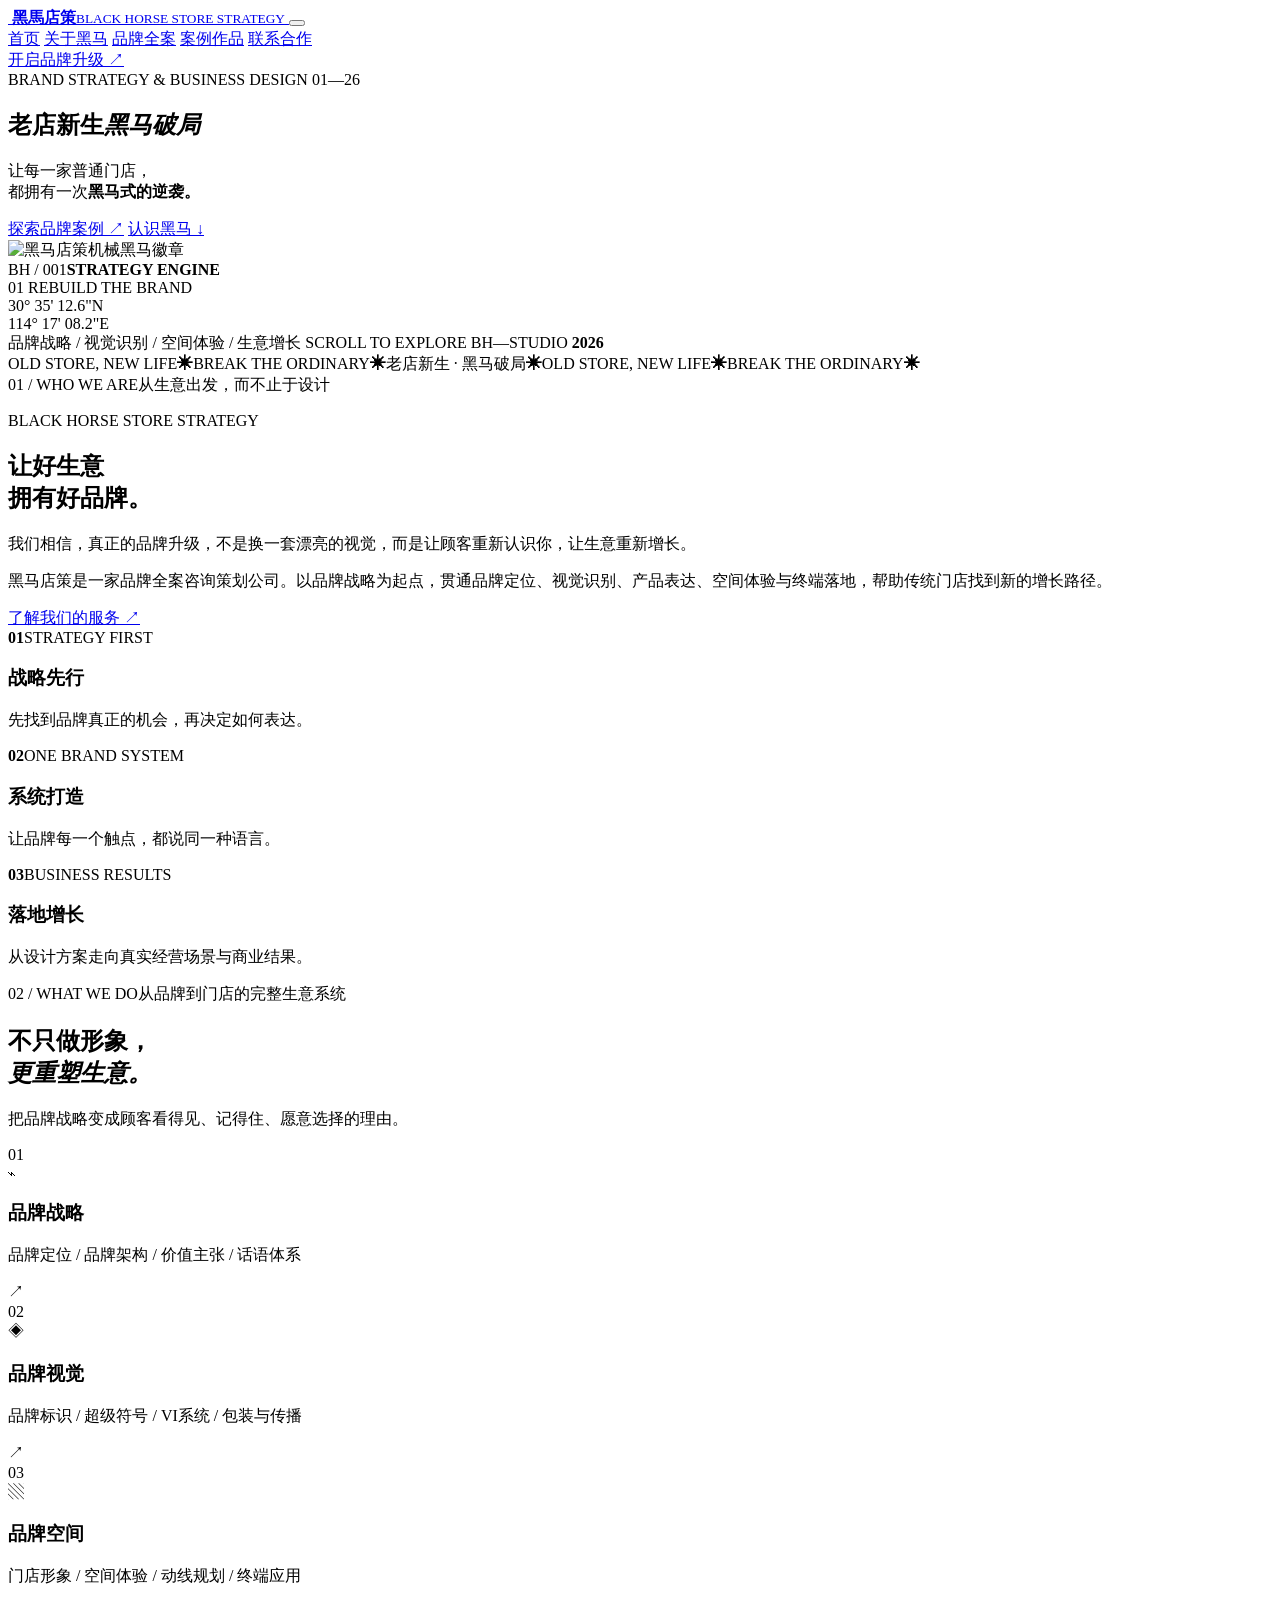
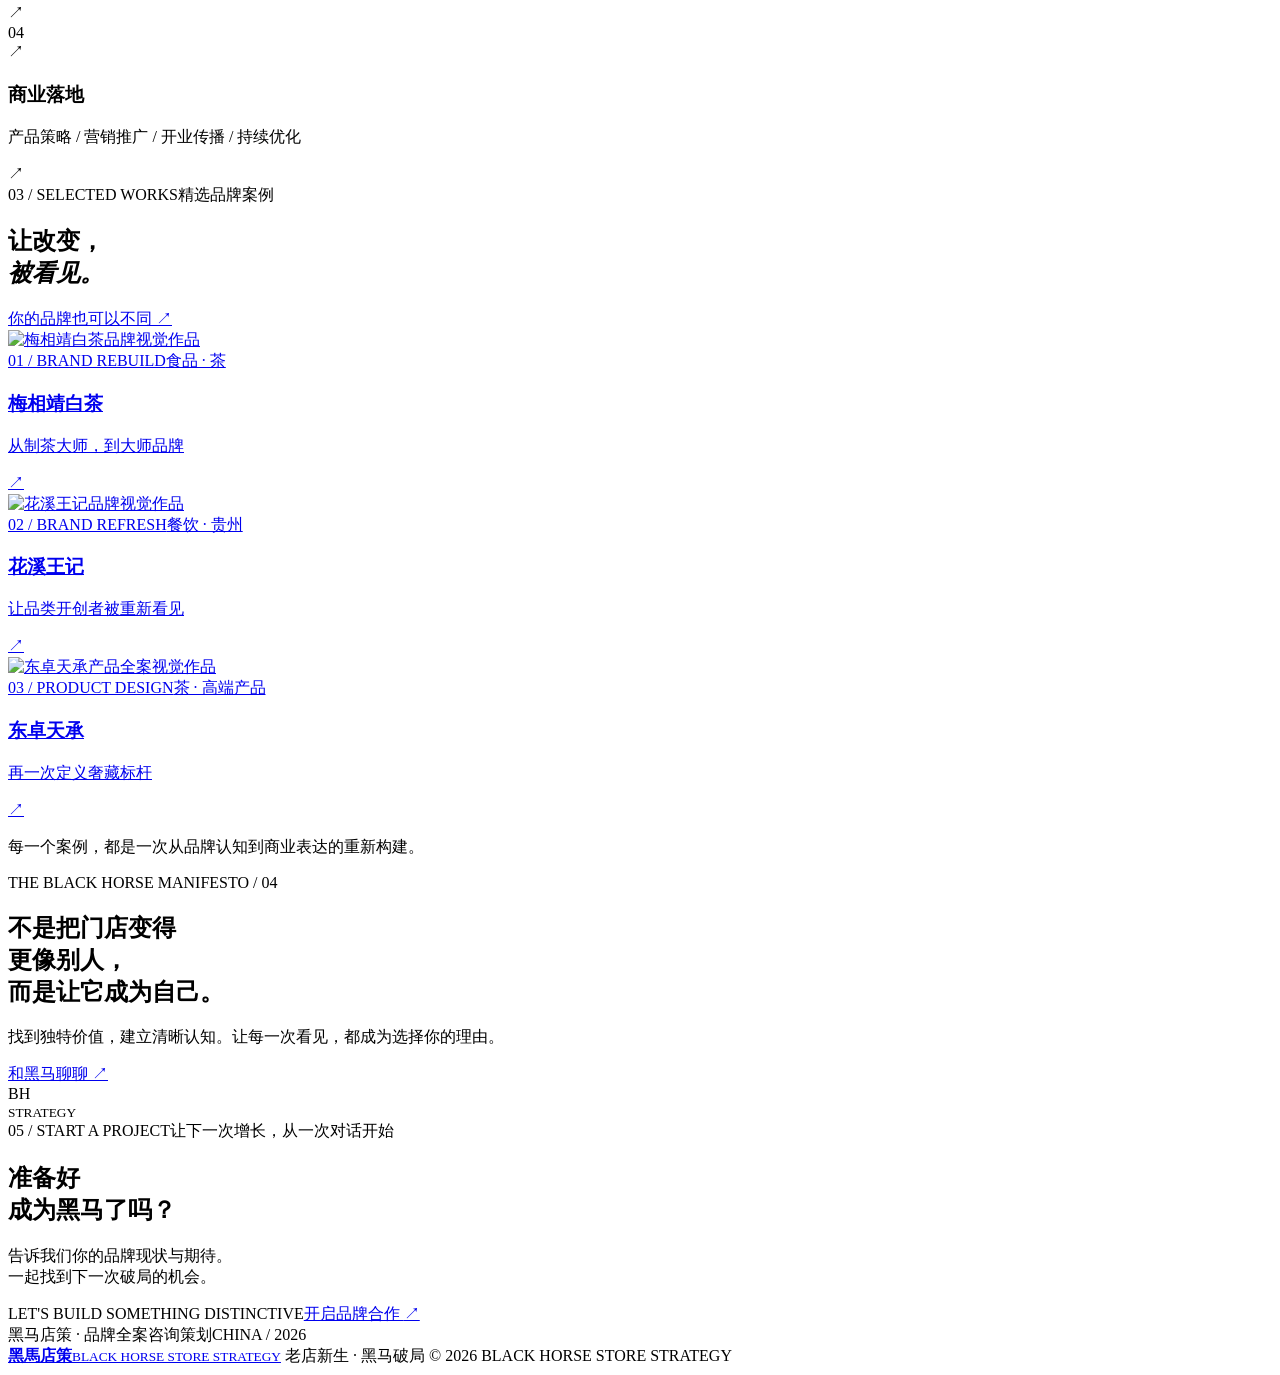
==== index.html @ dfde323e "Add Black Horse Store Strategy website homepage" ====
<!doctype html>
<html lang="zh-CN">
<head>
  <meta charset="UTF-8">
  <meta name="viewport" content="width=device-width, initial-scale=1">
  <meta name="theme-color" content="#0b0c0e">
  <meta name="description" content="黑马店策，品牌全案咨询策划公司。老店新生 · 黑马破局，让每一家普通门店都拥有一次黑马式的逆袭。">
  <title>黑马店策｜老店新生 · 黑马破局</title>
  <link rel="icon" href="assets/horse-mark.svg" type="image/svg+xml">
  <link rel="preconnect" href="https://fonts.googleapis.com">
  <link rel="preconnect" href="https://fonts.gstatic.com" crossorigin>
  <link href="https://fonts.googleapis.com/css2?family=DM+Mono:wght@400;500&family=Manrope:wght@400;500;600;700;800&display=swap" rel="stylesheet">
  <link rel="stylesheet" href="site.css">
</head>
<body class="home-page">
  <div class="noise"></div>
  <header class="site-header">
    <a class="brand" href="index.html" aria-label="黑马店策首页">
      <img src="assets/horse-mark.svg" alt="" class="brand-mark">
      <span class="brand-name"><b>黑馬店策</b><small>BLACK HORSE STORE STRATEGY</small></span>
    </a>
    <button class="menu-toggle" aria-label="打开导航" aria-expanded="false"><i></i><i></i></button>
    <nav class="main-nav">
      <a class="active" href="#home">首页</a>
      <a href="#about">关于黑马</a>
      <a href="#services">品牌全案</a>
      <a href="#cases">案例作品</a>
      <a href="#contact">联系合作</a>
    </nav>
    <a class="header-cta" href="#contact">开启品牌升级 <span>↗</span></a>
  </header>

  <main>
    <section class="hero" id="home">
      <div class="hero-grid"></div>
      <div class="hero-orbit orbit-one"></div><div class="hero-orbit orbit-two"></div>
      <div class="hero-copy">
        <div class="eyebrow"><span class="eyebrow-dot"></span> BRAND STRATEGY & BUSINESS DESIGN <span class="eyebrow-line"></span> 01—26</div>
        <h1><span>老店新生</span><em>黑马破局</em></h1>
        <p class="hero-sub">让每一家普通门店，<br>都拥有一次<strong>黑马式的逆袭。</strong></p>
        <div class="hero-actions">
          <a class="button button-gold" href="#cases">探索品牌案例 <span>↗</span></a>
          <a class="text-link" href="#about">认识黑马 <span>↓</span></a>
        </div>
      </div>
      <div class="hero-art" aria-label="机械黑马视觉">
        <div class="hero-art-ring"></div>
        <div class="hero-art-glow"></div>
        <img src="assets/horse-mark.svg" alt="黑马店策机械黑马徽章" class="hero-horse">
        <div class="art-label label-top"><span>BH / 001</span><b>STRATEGY ENGINE</b></div>
        <div class="art-label label-side"><span>01</span> REBUILD THE BRAND</div>
        <div class="art-coordinate">30° 35' 12.6"N<br>114° 17' 08.2"E</div>
      </div>
      <div class="hero-bottom">
        <span>品牌战略 / 视觉识别 / 空间体验 / 生意增长</span>
        <span class="scroll-hint">SCROLL TO EXPLORE <i></i></span>
        <span class="hero-index">BH—STUDIO <b>2026</b></span>
      </div>
    </section>

    <div class="ticker" aria-label="品牌主张">
      <div class="ticker-track">
        <span>OLD STORE, NEW LIFE</span><b>✳</b><span>BREAK THE ORDINARY</span><b>✳</b><span>老店新生 · 黑马破局</span><b>✳</b><span>OLD STORE, NEW LIFE</span><b>✳</b><span>BREAK THE ORDINARY</span><b>✳</b>
      </div>
    </div>

    <section class="section about-section" id="about">
      <div class="section-kicker"><span>01 / WHO WE ARE</span><span>从生意出发，而不止于设计</span></div>
      <div class="about-layout">
        <div class="about-title reveal">
          <p class="micro-label">BLACK HORSE STORE STRATEGY</p>
          <h2>让好生意<br>拥有<strong>好品牌。</strong></h2>
        </div>
        <div class="about-copy reveal">
          <p class="lead">我们相信，真正的品牌升级，不是换一套漂亮的视觉，而是让顾客重新认识你，让生意重新增长。</p>
          <p>黑马店策是一家品牌全案咨询策划公司。以品牌战略为起点，贯通品牌定位、视觉识别、产品表达、空间体验与终端落地，帮助传统门店找到新的增长路径。</p>
          <a class="arrow-link" href="#services">了解我们的服务 <span>↗</span></a>
        </div>
      </div>
      <div class="principles">
        <div class="principle reveal"><b>01</b><span>STRATEGY FIRST</span><h3>战略先行</h3><p>先找到品牌真正的机会，再决定如何表达。</p></div>
        <div class="principle reveal"><b>02</b><span>ONE BRAND SYSTEM</span><h3>系统打造</h3><p>让品牌每一个触点，都说同一种语言。</p></div>
        <div class="principle reveal"><b>03</b><span>BUSINESS RESULTS</span><h3>落地增长</h3><p>从设计方案走向真实经营场景与商业结果。</p></div>
      </div>
    </section>

    <section class="services-section" id="services">
      <div class="section section-inner">
        <div class="section-kicker"><span>02 / WHAT WE DO</span><span>从品牌到门店的完整生意系统</span></div>
        <div class="services-heading reveal"><h2>不只做形象，<br><em>更重塑生意。</em></h2><p>把品牌战略变成顾客看得见、记得住、愿意选择的理由。</p></div>
        <div class="service-grid">
          <article class="service-card reveal"><div class="service-number">01</div><div class="service-icon">⌁</div><h3>品牌战略</h3><p>品牌定位 / 品牌架构 / 价值主张 / 话语体系</p><span class="service-arrow">↗</span></article>
          <article class="service-card reveal"><div class="service-number">02</div><div class="service-icon">◈</div><h3>品牌视觉</h3><p>品牌标识 / 超级符号 / VI系统 / 包装与传播</p><span class="service-arrow">↗</span></article>
          <article class="service-card reveal"><div class="service-number">03</div><div class="service-icon">▧</div><h3>品牌空间</h3><p>门店形象 / 空间体验 / 动线规划 / 终端应用</p><span class="service-arrow">↗</span></article>
          <article class="service-card reveal"><div class="service-number">04</div><div class="service-icon">↗</div><h3>商业落地</h3><p>产品策略 / 营销推广 / 开业传播 / 持续优化</p><span class="service-arrow">↗</span></article>
        </div>
      </div>
    </section>

    <section class="section cases-section" id="cases">
      <div class="section-kicker"><span>03 / SELECTED WORKS</span><span>精选品牌案例</span></div>
      <div class="cases-heading reveal"><h2>让改变，<br><em>被看见。</em></h2><a class="arrow-link" href="#contact">你的品牌也可以不同 <span>↗</span></a></div>
      <div class="case-grid">
        <a class="case-card case-large reveal" href="case.html?slug=mei">
          <div class="case-visual visual-tea"><img src="assets/case-tea.svg" alt="梅相靖白茶品牌视觉作品"></div>
          <div class="case-meta"><span>01 / BRAND REBUILD</span><span>食品 · 茶</span></div>
          <div class="case-info"><div><h3>梅相靖白茶</h3><p>从制茶大师，到大师品牌</p></div><span class="case-open">↗</span></div>
        </a>
        <a class="case-card reveal" href="case.html?slug=huaxi">
          <div class="case-visual visual-huaxi"><img src="assets/case-huaxi.svg" alt="花溪王记品牌视觉作品"></div>
          <div class="case-meta"><span>02 / BRAND REFRESH</span><span>餐饮 · 贵州</span></div>
          <div class="case-info"><div><h3>花溪王记</h3><p>让品类开创者被重新看见</p></div><span class="case-open">↗</span></div>
        </a>
        <a class="case-card reveal" href="case.html?slug=dongzhuo">
          <div class="case-visual visual-dongzhuo"><img src="assets/case-dongzhuo.svg" alt="东卓天承产品全案视觉作品"></div>
          <div class="case-meta"><span>03 / PRODUCT DESIGN</span><span>茶 · 高端产品</span></div>
          <div class="case-info"><div><h3>东卓天承</h3><p>再一次定义奢藏标杆</p></div><span class="case-open">↗</span></div>
        </a>
      </div>
      <p class="cases-note">每一个案例，都是一次从品牌认知到商业表达的重新构建。</p>
    </section>

    <section class="manifesto">
      <div class="manifesto-lines"></div>
      <div class="manifesto-inner reveal">
        <span class="micro-label">THE BLACK HORSE MANIFESTO / 04</span>
        <h2>不是把门店变得<br>更像别人，<br>而是让它<strong>成为自己。</strong></h2>
        <p>找到独特价值，建立清晰认知。让每一次看见，都成为选择你的理由。</p>
        <a class="button button-outline" href="#contact">和黑马聊聊 <span>↗</span></a>
      </div>
      <div class="manifesto-stamp">BH<br><small>STRATEGY</small></div>
    </section>

    <section class="contact-section" id="contact">
      <div class="section contact-inner">
        <div class="section-kicker"><span>05 / START A PROJECT</span><span>让下一次增长，从一次对话开始</span></div>
        <div class="contact-layout">
          <div class="contact-title reveal"><h2>准备好<br>成为<strong>黑马</strong>了吗？</h2><p>告诉我们你的品牌现状与期待。<br>一起找到下一次破局的机会。</p></div>
          <div class="contact-card reveal"><span class="micro-label">LET'S BUILD SOMETHING DISTINCTIVE</span><a href="mailto:hello@blackhorse.strategy" class="contact-email">开启品牌合作 <span>↗</span></a><div class="contact-rule"></div><div class="contact-bottom"><span>黑马店策 · 品牌全案咨询策划</span><span>CHINA / 2026</span></div></div>
        </div>
      </div>
    </section>
  </main>

  <footer class="site-footer">
    <a class="brand footer-brand" href="#home"><img src="assets/horse-mark.svg" alt="" class="brand-mark"><span class="brand-name"><b>黑馬店策</b><small>BLACK HORSE STORE STRATEGY</small></span></a>
    <span class="footer-slogan">老店新生 · 黑马破局</span>
    <span class="copyright">© 2026 BLACK HORSE STORE STRATEGY</span>
  </footer>
  <script src="app.js"></script>
</body>
</html>
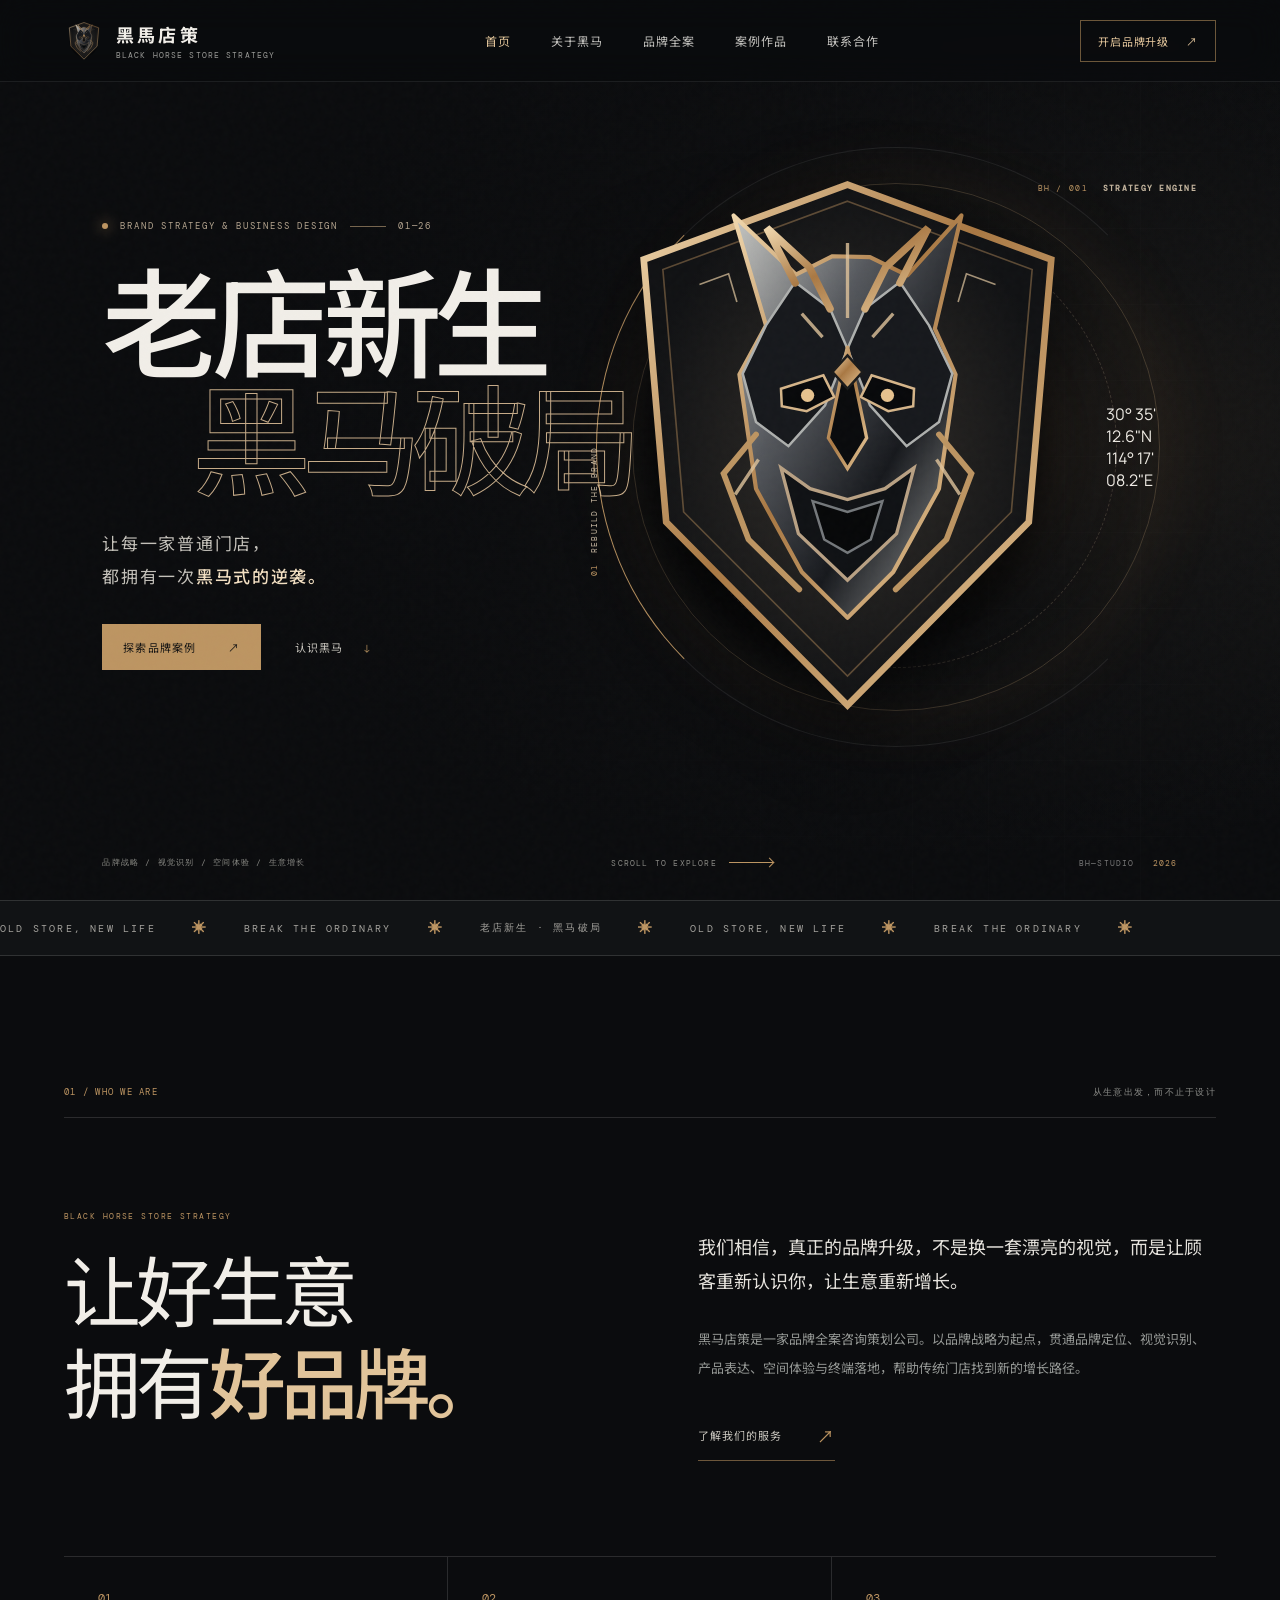
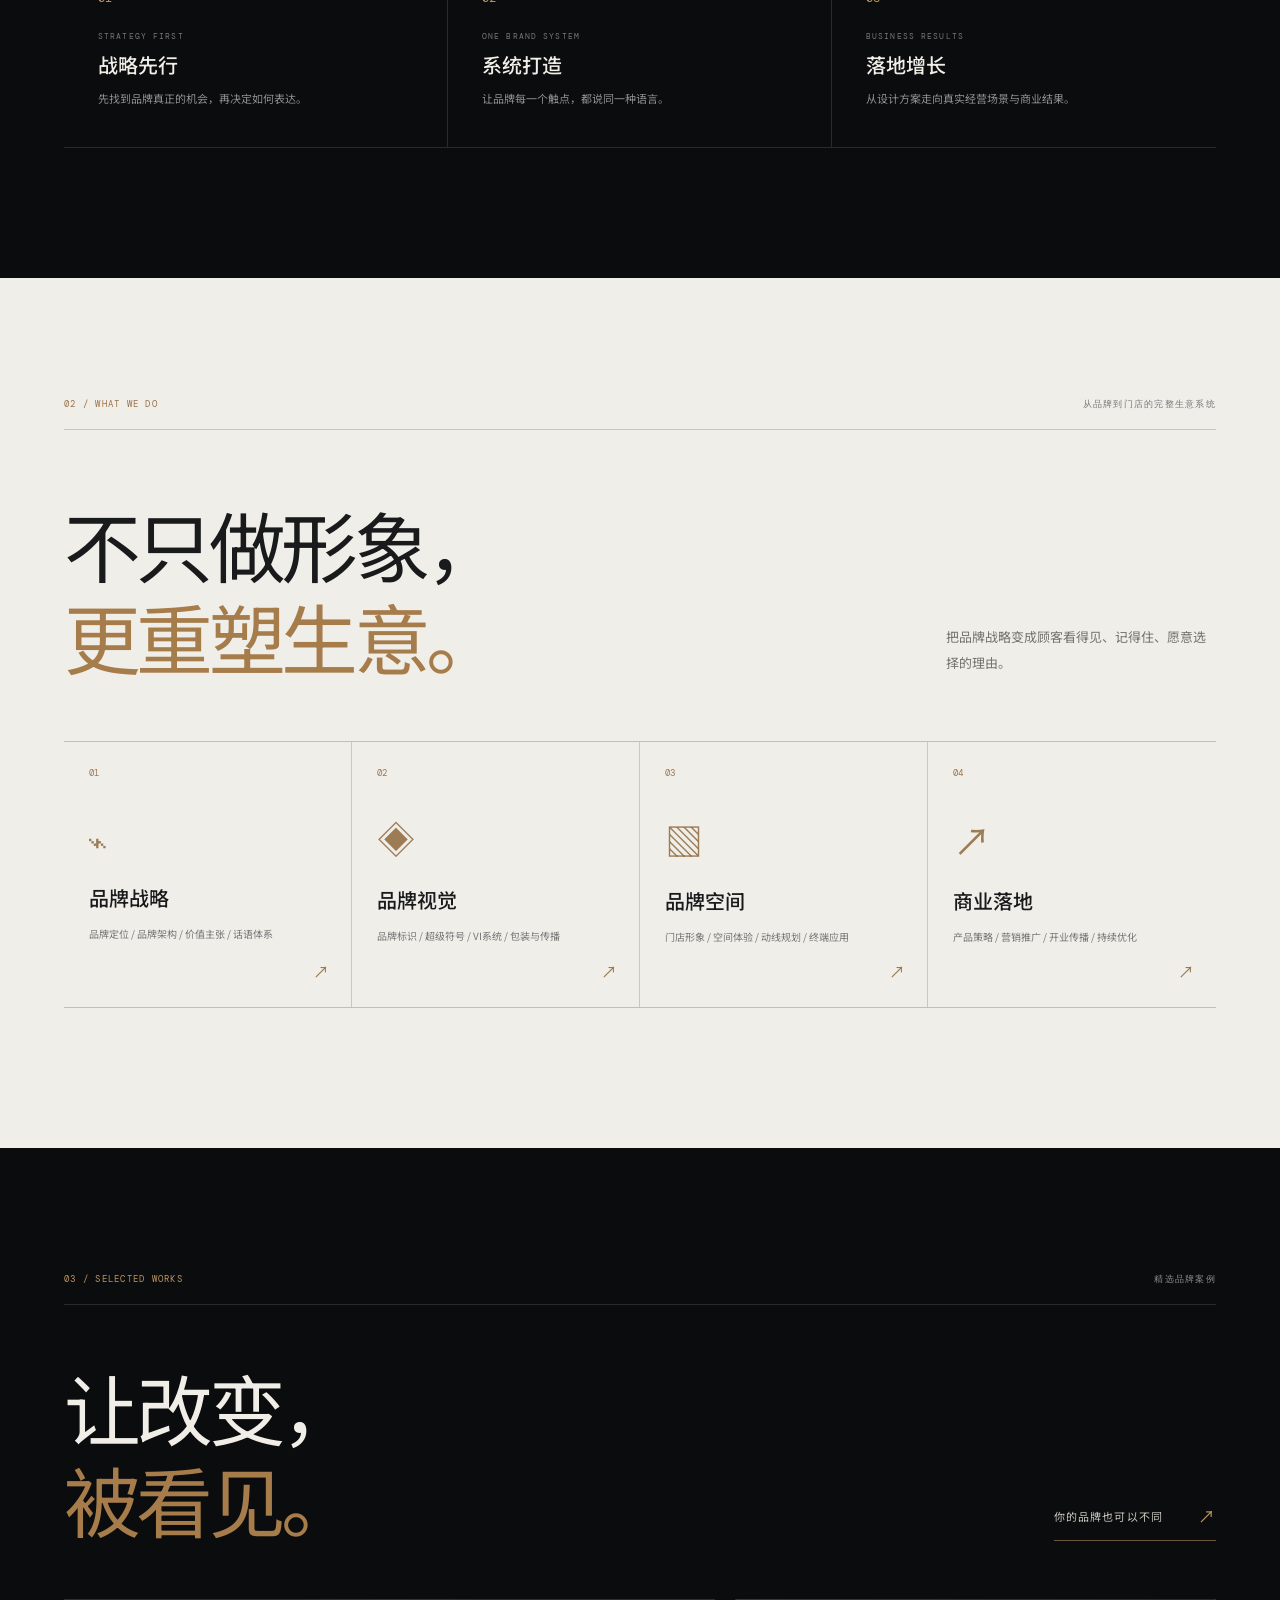
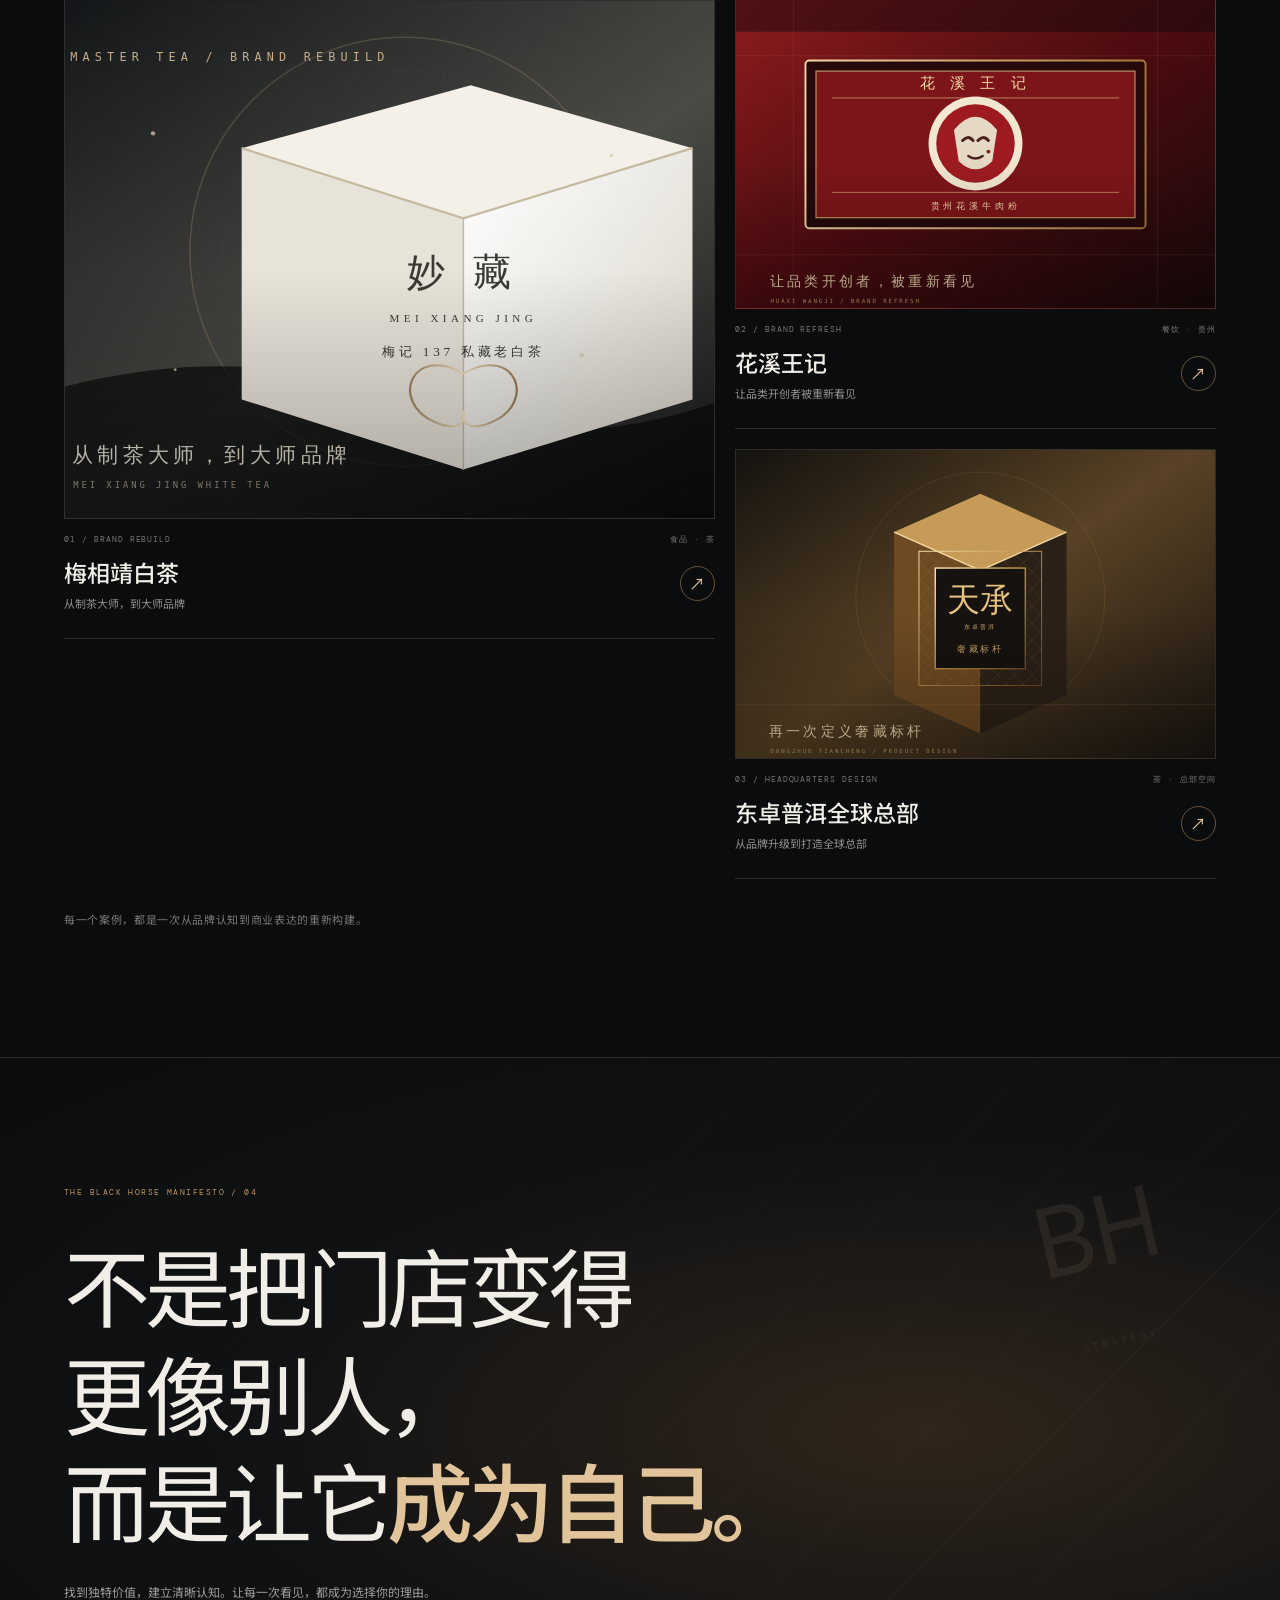
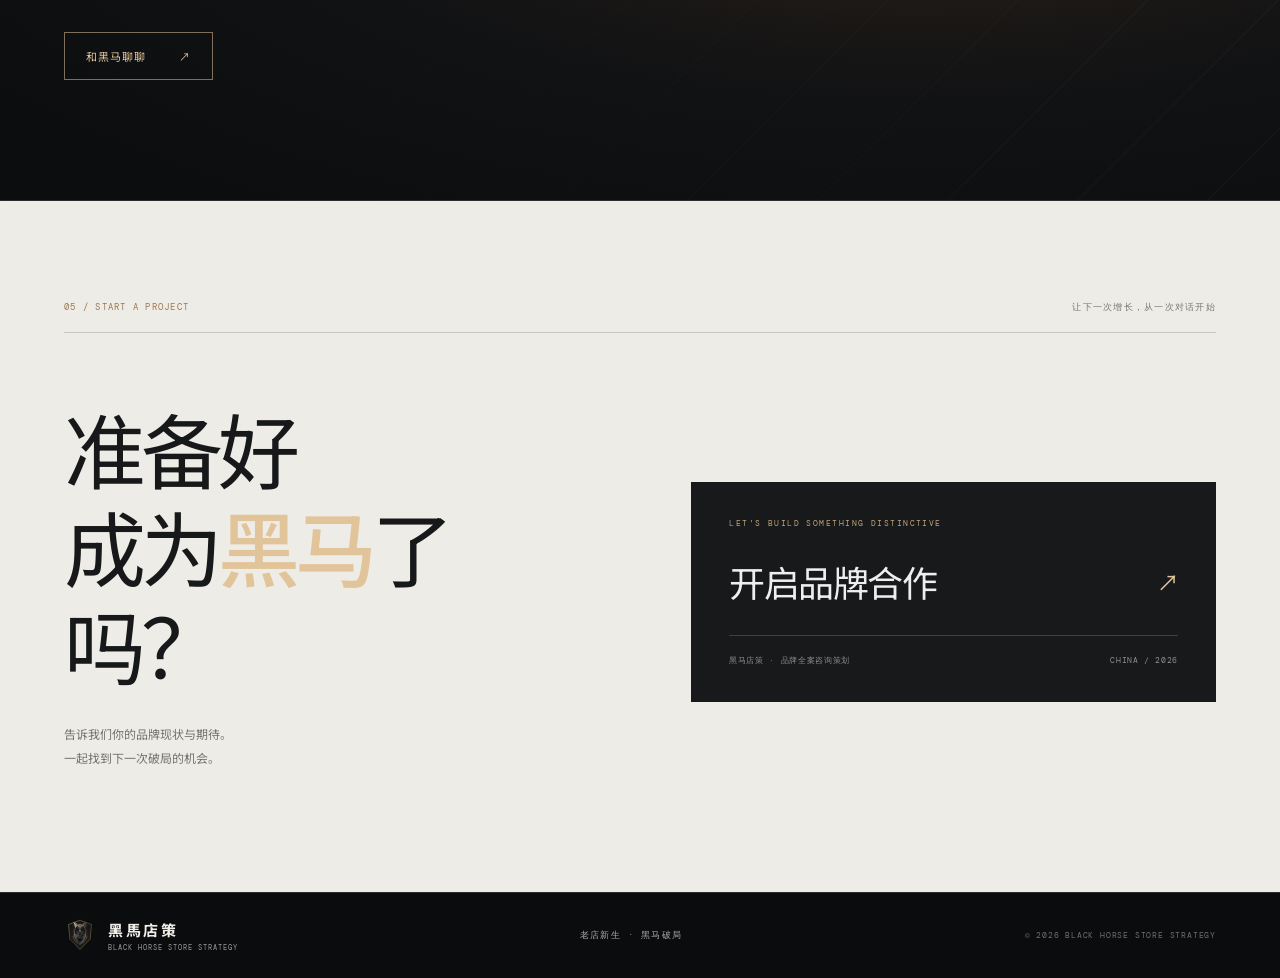
==== commit 4c61440f: "Align Dongzhuo case card with global headquarters project" ====
--- a/index.html
+++ b/index.html
@@ -112,9 +112,9 @@
           <div class="case-info"><div><h3>花溪王记</h3><p>让品类开创者被重新看见</p></div><span class="case-open">↗</span></div>
         </a>
         <a class="case-card reveal" href="case.html?slug=dongzhuo">
-          <div class="case-visual visual-dongzhuo"><img src="assets/case-dongzhuo.svg" alt="东卓天承产品全案视觉作品"></div>
-          <div class="case-meta"><span>03 / PRODUCT DESIGN</span><span>茶 · 高端产品</span></div>
-          <div class="case-info"><div><h3>东卓天承</h3><p>再一次定义奢藏标杆</p></div><span class="case-open">↗</span></div>
+          <div class="case-visual visual-dongzhuo"><img src="assets/case-dongzhuo.svg" alt="东卓普洱全球总部空间设计案例"></div>
+          <div class="case-meta"><span>03 / HEADQUARTERS DESIGN</span><span>茶 · 总部空间</span></div>
+          <div class="case-info"><div><h3>东卓普洱全球总部</h3><p>从品牌升级到打造全球总部</p></div><span class="case-open">↗</span></div>
         </a>
       </div>
       <p class="cases-note">每一个案例，都是一次从品牌认知到商业表达的重新构建。</p>
--- a/site.css
+++ b/site.css
@@ -0,0 +1,149 @@
+@import url('https://fonts.googleapis.com/css2?family=Noto+Sans+SC:wght@300;400;500;600;700;900&display=swap');
+:root{--bg:#0b0c0e;--panel:#121416;--panel2:#181a1d;--ink:#f1eee8;--muted:#96999b;--line:rgba(255,255,255,.13);--gold:#bd9562;--gold2:#e1c49a;--white:#fff;--max:1280px}
+*{box-sizing:border-box}
+html{scroll-behavior:smooth;scroll-padding-top:90px}
+body{margin:0;background:var(--bg);color:var(--ink);font-family:"Manrope","Noto Sans SC",Arial,sans-serif;font-weight:400;overflow-x:hidden}
+a{color:inherit;text-decoration:none}
+button{font:inherit}
+.noise{position:fixed;inset:0;z-index:20;pointer-events:none;opacity:.035;background-image:url("data:image/svg+xml,%3Csvg viewBox='0 0 180 180' xmlns='http://www.w3.org/2000/svg'%3E%3Cfilter id='n'%3E%3CfeTurbulence type='fractalNoise' baseFrequency='.8' numOctaves='4' stitchTiles='stitch'/%3E%3C/filter%3E%3Crect width='100%25' height='100%25' filter='url(%23n)' opacity='.55'/%3E%3C/svg%3E")}
+.site-header{height:82px;padding:0 max(5vw,24px);display:flex;align-items:center;justify-content:space-between;position:absolute;top:0;left:0;width:100%;z-index:30;border-bottom:1px solid rgba(255,255,255,.08);background:rgba(9,10,12,.44);backdrop-filter:blur(16px)}
+.brand{display:flex;align-items:center;gap:12px;min-width:220px}
+.brand-mark{width:40px;height:40px;object-fit:contain}
+.brand-name{display:flex;flex-direction:column;gap:3px}
+.brand-name b{font-family:"Noto Sans SC",sans-serif;font-size:18px;letter-spacing:.18em;font-weight:700}
+.brand-name small{font:8px "DM Mono",monospace;letter-spacing:.14em;color:#9b9b98}
+.main-nav{display:flex;align-items:center;gap:40px}
+.main-nav a{font-size:12px;color:#c2c1bd;letter-spacing:.08em;transition:.25s}
+.main-nav a:hover,.main-nav a.active{color:var(--gold2)}
+.header-cta{border:1px solid rgba(189,149,98,.55);padding:12px 17px;font-size:11px;letter-spacing:.08em;color:var(--gold2);transition:.3s}
+.header-cta span{margin-left:14px}
+.header-cta:hover,.button-gold:hover{background:var(--gold2);color:#171513}
+.menu-toggle{display:none}
+.hero{position:relative;min-height:780px;height:min(900px,100svh);overflow:hidden;padding:180px max(8vw,28px) 40px;background:radial-gradient(ellipse at 74% 48%,#29231d 0%,#151515 28%,#0b0c0e 64%)}
+.hero-grid{position:absolute;inset:0;background-image:linear-gradient(rgba(255,255,255,.045) 1px,transparent 1px),linear-gradient(90deg,rgba(255,255,255,.045) 1px,transparent 1px);background-size:76px 76px;mask-image:linear-gradient(90deg,transparent,#000 35%,#000 90%,transparent);opacity:.32}
+.hero:after{content:"";position:absolute;inset:0;background:linear-gradient(90deg,#0b0c0e 0%,rgba(11,12,14,.94) 35%,rgba(11,12,14,.15) 100%);pointer-events:none}
+.hero-copy{position:relative;z-index:4;max-width:650px;margin-top:40px}
+.eyebrow,.micro-label,.section-kicker,.case-meta,.hero-bottom,.art-label,.hero-coordinate,.principle>span,.service-number,.footer-slogan,.copyright{font-family:"DM Mono",monospace}
+.eyebrow{font-size:9px;letter-spacing:.2em;color:#b5a58f;display:flex;align-items:center;gap:12px}
+.eyebrow-dot{width:6px;height:6px;background:var(--gold);border-radius:50%;box-shadow:0 0 14px var(--gold)}
+.eyebrow-line{width:36px;height:1px;background:#76654e}
+.hero h1{font-size:clamp(64px,9.3vw,142px);line-height:.98;letter-spacing:-.075em;margin:34px 0 28px;font-weight:500}
+.hero h1 span,.hero h1 em{display:block;font-style:normal}
+.hero h1 em{color:transparent;-webkit-text-stroke:1px rgba(224,194,154,.88);padding-left:7vw}
+.hero-sub{font-family:"Noto Sans SC",sans-serif;font-size:17px;line-height:1.9;letter-spacing:.1em;color:#c4c1ba;margin:0 0 32px}
+.hero-sub strong{color:#f2dfc2;font-weight:500}
+.hero-actions{display:flex;align-items:center;gap:34px}
+.button{display:inline-flex;align-items:center;gap:32px;padding:15px 21px;font-size:11px;letter-spacing:.1em;transition:.3s}
+.button-gold{background:var(--gold);color:#151413}
+.text-link,.arrow-link{font-size:11px;letter-spacing:.1em;color:#c8c5bd}
+.text-link span{margin-left:16px;color:var(--gold)}
+.hero-art{position:absolute;z-index:2;right:6%;top:13%;width:min(48vw,660px);height:660px;display:flex;align-items:center;justify-content:center}
+.hero-art-ring{position:absolute;width:86%;aspect-ratio:1;border:1px solid rgba(211,176,127,.24);border-radius:50%;box-shadow:0 0 80px rgba(184,133,76,.09),inset 0 0 70px rgba(184,133,76,.05)}
+.hero-art-ring:before,.hero-art-ring:after{content:"";position:absolute;inset:8%;border:1px dashed rgba(221,198,164,.2);border-radius:50%;animation:spin 55s linear infinite}
+.hero-art-ring:after{inset:-7%;border:1px solid rgba(255,255,255,.08);border-left-color:var(--gold);border-right-color:transparent;animation:spin 38s linear infinite reverse}
+.hero-art-glow{position:absolute;width:58%;aspect-ratio:1;border-radius:50%;background:radial-gradient(circle,rgba(177,123,67,.26),transparent 70%);filter:blur(18px)}
+.hero-horse{position:relative;width:86%;height:86%;object-fit:contain;filter:drop-shadow(0 24px 40px rgba(0,0,0,.55));animation:horseFloat 6s ease-in-out infinite}
+.art-label{position:absolute;font-size:8px;letter-spacing:.16em;color:#c3b49e}
+.label-top{top:10%;right:1%;display:flex;gap:15px;align-items:center}
+.label-top span{color:var(--gold)}
+.label-side{left:0;top:50%;writing-mode:vertical-rl;transform:rotate(180deg);display:flex;gap:10px}
+.label-side span{color:var(--gold)}
+.hero-coordinate{position:absolute;bottom:14%;right:3%;font-size:8px;line-height:1.8;color:#77766f;letter-spacing:.12em}
+.hero-bottom{position:absolute;z-index:5;left:8%;right:8%;bottom:32px;display:flex;justify-content:space-between;align-items:center;color:#898984;font-size:8px;letter-spacing:.15em}
+.hero-index{color:#777;font-size:8px}.hero-index b{color:var(--gold);font-weight:400;margin-left:12px}
+.scroll-hint{display:flex;align-items:center;gap:12px}.scroll-hint i{width:44px;height:1px;background:var(--gold);display:inline-block;position:relative}.scroll-hint i:after{content:"";position:absolute;right:0;top:-3px;width:6px;height:6px;border-right:1px solid var(--gold);border-top:1px solid var(--gold);transform:rotate(45deg)}
+.ticker{height:56px;overflow:hidden;border-top:1px solid var(--line);border-bottom:1px solid var(--line);display:flex;align-items:center;background:#111315}
+.ticker-track{display:flex;align-items:center;gap:36px;white-space:nowrap;min-width:max-content;animation:ticker 28s linear infinite;font:10px "DM Mono",monospace;letter-spacing:.22em;color:#a4a29d}
+.ticker-track b{color:var(--gold);font-size:14px}
+.section{max-width:var(--max);margin:auto;padding:130px 5vw}
+.section-kicker{display:flex;justify-content:space-between;gap:20px;padding-bottom:18px;border-bottom:1px solid var(--line);font-size:9px;letter-spacing:.14em;color:#8c8d89}
+.section-kicker span:first-child{color:var(--gold)}
+.about-layout{display:grid;grid-template-columns:1fr 1fr;gap:9vw;padding:85px 0 95px}
+.micro-label{font-size:8px;letter-spacing:.18em;color:var(--gold)}
+.about-title h2,.services-heading h2,.cases-heading h2,.contact-title h2{font-size:clamp(44px,6vw,78px);font-weight:400;line-height:1.2;letter-spacing:-.06em;margin:25px 0 0}
+.about-title h2 strong,.contact-title h2 strong{font-weight:500;color:var(--gold2)}
+.about-copy{padding-top:26px;max-width:510px}
+.about-copy p{font-family:"Noto Sans SC",sans-serif;font-size:13px;line-height:2.2;color:#969996;margin:0 0 22px}
+.about-copy p.lead{font-size:18px;line-height:1.9;color:#e5e2dc;margin-bottom:28px}
+.arrow-link{display:inline-flex;gap:35px;align-items:center;border-bottom:1px solid rgba(189,149,98,.55);padding-bottom:12px;margin-top:18px;transition:.25s}
+.arrow-link span{color:var(--gold);font-size:17px}.arrow-link:hover{color:var(--gold2);gap:45px}
+.principles{display:grid;grid-template-columns:repeat(3,1fr);border-top:1px solid var(--line);border-bottom:1px solid var(--line)}
+.principle{padding:28px 34px 34px;border-right:1px solid var(--line);position:relative;min-height:190px}
+.principle:last-child{border:0}.principle>b{font:12px "DM Mono",monospace;color:var(--gold)}
+.principle>span{font-size:8px;color:#777;letter-spacing:.14em;display:block;margin:24px 0 9px}
+.principle h3{font-size:20px;font-weight:500;margin:0 0 9px}
+.principle p{font-family:"Noto Sans SC",sans-serif;color:#8e918e;font-size:11px;line-height:1.9;margin:0}
+.services-section{background:#f0eee9;color:#191a1b;position:relative}
+.services-section .section{padding-top:120px;padding-bottom:140px}
+.services-section .section-kicker{border-color:rgba(0,0,0,.17);color:#777}
+.services-section .section-kicker span:first-child{color:#987349}
+.services-heading{display:flex;justify-content:space-between;align-items:flex-end;padding:72px 0 55px;gap:40px}
+.services-heading h2{margin:0}.services-heading h2 em,.cases-heading h2 em{font-style:normal;color:#a77c4b}
+.services-heading p{font-family:"Noto Sans SC",sans-serif;font-size:13px;line-height:2;color:#73736f;max-width:270px;margin:0 0 10px}
+.service-grid{display:grid;grid-template-columns:repeat(4,1fr);border-top:1px solid rgba(0,0,0,.2);border-bottom:1px solid rgba(0,0,0,.2)}
+.service-card{padding:25px 25px 30px;min-height:265px;border-right:1px solid rgba(0,0,0,.16);position:relative;transition:.35s}
+.service-card:last-child{border:0}.service-card:hover{background:#e4e0d8;transform:translateY(-5px)}
+.service-number{font-size:9px;color:#9c774d}
+.service-icon{font-size:38px;color:#9d7c55;margin:33px 0 19px}
+.service-card h3{font-size:20px;font-weight:500;margin:0 0 12px}
+.service-card p{font-family:"Noto Sans SC",sans-serif;font-size:10px;line-height:1.9;color:#777;margin:0;max-width:210px}
+.service-arrow{position:absolute;right:22px;bottom:24px;color:#9c774d}
+.cases-section{padding-top:125px;padding-bottom:130px}
+.cases-heading{display:flex;align-items:flex-end;justify-content:space-between;padding:60px 0 50px}
+.cases-heading h2{margin:0}
+.cases-heading .arrow-link{margin:0 0 8px}
+.case-grid{display:grid;grid-template-columns:1.15fr .85fr;gap:20px}
+.case-card{display:block;min-width:0}
+.case-card:first-child{grid-row:span 2}
+.case-visual{height:310px;overflow:hidden;position:relative;background:#18191b;border:1px solid rgba(255,255,255,.1)}
+.case-large .case-visual{height:520px}
+.case-visual:after{content:"";position:absolute;inset:0;background:linear-gradient(0deg,rgba(0,0,0,.28),transparent 48%);pointer-events:none}
+.case-visual img{width:100%;height:100%;object-fit:cover;transition:transform .9s cubic-bezier(.2,.7,.2,1)}
+.case-card:hover .case-visual img{transform:scale(1.045)}
+.visual-tea{background:radial-gradient(circle at 50% 48%,#8a806d,#171719 68%)}
+.visual-huaxi{background:linear-gradient(135deg,#6e1114,#22090b)}
+.visual-dongzhuo{background:radial-gradient(circle at 55% 45%,#72512a,#17120d 68%)}
+.case-meta{display:flex;justify-content:space-between;padding:15px 0 10px;color:#777;font-size:8px;letter-spacing:.12em}
+.case-info{display:flex;align-items:center;justify-content:space-between;padding:0 0 27px;border-bottom:1px solid var(--line)}
+.case-info h3{font-size:23px;font-weight:500;margin:0 0 6px}
+.case-info p{font-family:"Noto Sans SC",sans-serif;color:#8d908e;font-size:11px;margin:0}
+.case-open{width:35px;height:35px;border:1px solid rgba(189,149,98,.5);display:grid;place-items:center;color:var(--gold2);border-radius:50%;transition:.3s}
+.case-card:hover .case-open{background:var(--gold);color:#111;transform:rotate(45deg)}
+.cases-note{font-family:"Noto Sans SC",sans-serif;color:#767976;font-size:11px;letter-spacing:.06em;margin:32px 0 0}
+.manifesto{min-height:630px;position:relative;overflow:hidden;background:radial-gradient(ellipse at 72% 50%,#30251a,#111214 52%,#0b0c0e 100%);border-top:1px solid var(--line);border-bottom:1px solid var(--line)}
+.manifesto-lines{position:absolute;inset:0;background:repeating-linear-gradient(135deg,transparent 0 90px,rgba(255,255,255,.035) 91px,transparent 92px);mask-image:linear-gradient(90deg,transparent,#000)}
+.manifesto-inner{max-width:var(--max);margin:auto;padding:120px 5vw;position:relative;z-index:2}
+.manifesto-inner h2{font-size:clamp(42px,6.8vw,86px);line-height:1.25;letter-spacing:-.06em;font-weight:400;margin:35px 0 22px}
+.manifesto-inner h2 strong{color:var(--gold2);font-weight:500}
+.manifesto-inner p{font-family:"Noto Sans SC",sans-serif;font-size:12px;line-height:2;color:#9b9b97;margin:0 0 28px}
+.button-outline{border:1px solid rgba(220,191,151,.55);color:var(--gold2)}
+.button-outline:hover{background:var(--gold2);color:#111}
+.manifesto-stamp{position:absolute;right:9%;top:18%;font:100px "DM Mono",monospace;line-height:.8;color:rgba(224,193,151,.09);text-align:center;transform:rotate(-13deg)}
+.manifesto-stamp small{font-size:11px;letter-spacing:.25em}
+.contact-section{background:#eeece6;color:#171819}
+.contact-inner{padding-top:100px;padding-bottom:110px}
+.contact-section .section-kicker{border-color:rgba(0,0,0,.16);color:#777}
+.contact-section .section-kicker span:first-child{color:#9c774d}
+.contact-layout{display:grid;grid-template-columns:1fr 1fr;gap:8vw;padding-top:70px;align-items:center}
+.contact-title h2{margin:0;font-size:clamp(48px,6.5vw,82px)}
+.contact-title p{font-family:"Noto Sans SC",sans-serif;color:#73746f;font-size:12px;line-height:2;margin-top:24px}
+.contact-card{background:#17191b;color:#eee;padding:36px 38px;min-height:220px;display:flex;flex-direction:column;justify-content:space-between}
+.contact-card .micro-label{color:#c4a579}
+.contact-email{font-size:clamp(22px,3vw,36px);letter-spacing:-.04em;display:flex;justify-content:space-between;align-items:center;margin:24px 0}
+.contact-email span{color:var(--gold2);font-size:22px}
+.contact-rule{height:1px;background:rgba(255,255,255,.17)}
+.contact-bottom{display:flex;justify-content:space-between;gap:12px;font:8px "DM Mono",monospace;letter-spacing:.08em;color:#8e918e;padding-top:17px}
+.site-footer{padding:26px 5vw;display:flex;align-items:center;justify-content:space-between;gap:25px;border-top:1px solid var(--line)}
+.footer-brand{min-width:0}.footer-brand .brand-mark{width:32px;height:32px}
+.footer-brand .brand-name b{font-size:15px}
+.footer-brand .brand-name small{font-size:7px}
+.footer-slogan{font-size:9px;letter-spacing:.16em;color:#aaa}
+.copyright{font-size:8px;letter-spacing:.1em;color:#6e706f}
+.reveal{opacity:0;transform:translateY(28px);transition:opacity .8s ease,transform .8s cubic-bezier(.2,.7,.2,1)}
+.reveal.is-visible{opacity:1;transform:translateY(0)}
+@keyframes spin{to{transform:rotate(360deg)}}
+@keyframes horseFloat{0%,100%{transform:translateY(0) rotate(-1deg)}50%{transform:translateY(-13px) rotate(1deg)}}
+@keyframes ticker{to{transform:translateX(-50%)}}
+@media(max-width:900px){.main-nav{gap:22px}.hero-art{right:-5%;opacity:.72;width:58vw}.hero-copy{max-width:580px}.service-card{padding-left:18px;padding-right:18px}.case-large .case-visual{height:440px}.case-visual{height:250px}}
+@media(max-width:700px){html{scroll-padding-top:68px}.site-header{height:68px;padding:0 20px}.brand{min-width:0}.brand-mark{width:34px;height:34px}.brand-name b{font-size:15px}.brand-name small{font-size:6px}.header-cta{display:none}.menu-toggle{display:flex;width:40px;height:40px;border:1px solid var(--line);background:transparent;align-items:center;justify-content:center;flex-direction:column;gap:6px}.menu-toggle i{width:15px;height:1px;background:#ddd;display:block}.main-nav{display:none;position:absolute;top:68px;left:0;right:0;padding:22px 24px 28px;background:#111315;border-bottom:1px solid var(--line);flex-direction:column;align-items:flex-start;gap:22px}.main-nav.open{display:flex}.main-nav a{font-size:13px}.hero{height:820px;min-height:0;padding:155px 24px 30px}.hero:after{background:linear-gradient(180deg,rgba(11,12,14,.08) 0%,rgba(11,12,14,.52) 35%,#0b0c0e 75%)}.hero-copy{margin-top:0}.eyebrow{font-size:7px;gap:8px;letter-spacing:.12em}.eyebrow-line{width:18px}.hero h1{font-size:clamp(56px,15vw,84px);margin:28px 0 22px}.hero h1 em{padding-left:12vw}.hero-sub{font-size:14px;line-height:1.9}.hero-actions{gap:22px}.button{padding:13px 15px;gap:20px;font-size:9px}.text-link{font-size:9px}.hero-art{width:94vw;height:420px;top:350px;right:-18%;opacity:.76}.hero-art-ring{width:78%}.hero-horse{width:78%;height:78%}.label-top{top:5%;right:18%}.label-side{left:14%;top:50%}.hero-coordinate{right:20%;bottom:8%}.hero-bottom{left:24px;right:24px;bottom:22px;font-size:7px}.hero-bottom>span:first-child{max-width:180px;line-height:1.8}.hero-index{display:none}.ticker{height:45px}.ticker-track{font-size:8px;gap:22px}.section{padding:82px 24px}.section-kicker{font-size:7px;letter-spacing:.08em}.about-layout{grid-template-columns:1fr;gap:30px;padding:52px 0 55px}.about-title h2,.services-heading h2,.cases-heading h2{font-size:48px}.about-copy{padding:0}.about-copy p.lead{font-size:16px}.about-copy p{font-size:12px}.principles{grid-template-columns:1fr}.principle{min-height:0;padding:22px 18px;border-right:0;border-bottom:1px solid var(--line)}.principle:last-child{border-bottom:0}.principle>span{margin:12px 0 7px}.principle h3{font-size:18px}.services-section .section{padding:80px 24px 88px}.services-heading{display:block;padding:48px 0 34px}.services-heading p{margin-top:24px}.service-grid{grid-template-columns:1fr 1fr}.service-card{min-height:220px;padding:18px 15px;border-bottom:1px solid rgba(0,0,0,.16)}.service-card:nth-child(2){border-right:0}.service-card:nth-child(3),.service-card:nth-child(4){border-bottom:0}.service-icon{font-size:31px;margin:25px 0 14px}.service-card h3{font-size:17px}.service-card p{font-size:9px}.cases-section{padding-top:82px;padding-bottom:88px}.cases-heading{padding:42px 0 34px;display:block}.cases-heading .arrow-link{margin-top:28px}.case-grid{grid-template-columns:1fr;gap:24px}.case-card:first-child{grid-row:auto}.case-large .case-visual,.case-visual{height:270px}.case-info h3{font-size:20px}.case-meta{font-size:7px}.manifesto{min-height:0}.manifesto-inner{padding:82px 24px}.manifesto-inner h2{font-size:44px}.manifesto-stamp{font-size:70px;right:4%;top:12%}.contact-inner{padding-top:80px;padding-bottom:80px}.contact-layout{grid-template-columns:1fr;gap:35px;padding-top:48px}.contact-title h2{font-size:50px}.contact-card{padding:25px 22px;min-height:190px}.contact-email{font-size:24px}.site-footer{padding:22px 24px;flex-wrap:wrap}.footer-slogan{display:none}.copyright{width:100%;font-size:7px}}
+@media(prefers-reduced-motion:reduce){*,*:before,*:after{animation-duration:.01ms!important;animation-iteration-count:1!important;scroll-behavior:auto!important;transition-duration:.01ms!important}}
